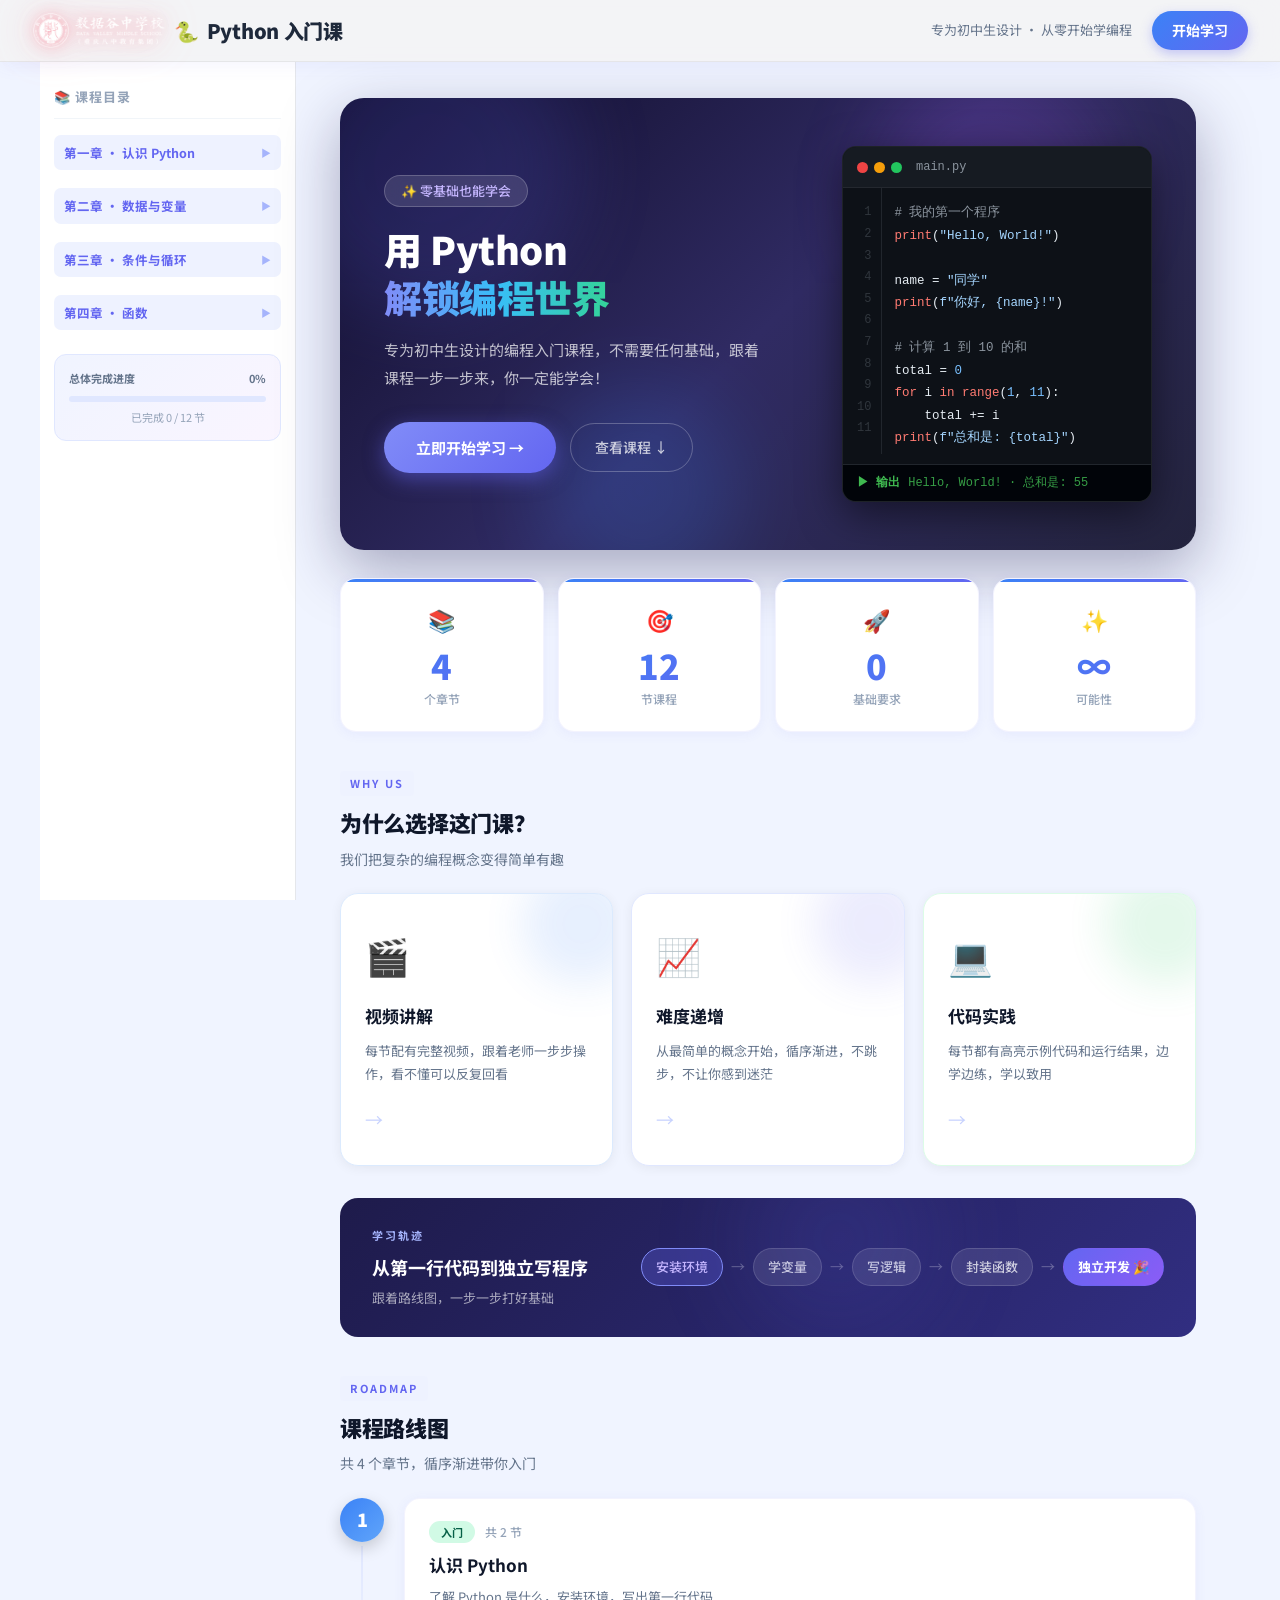
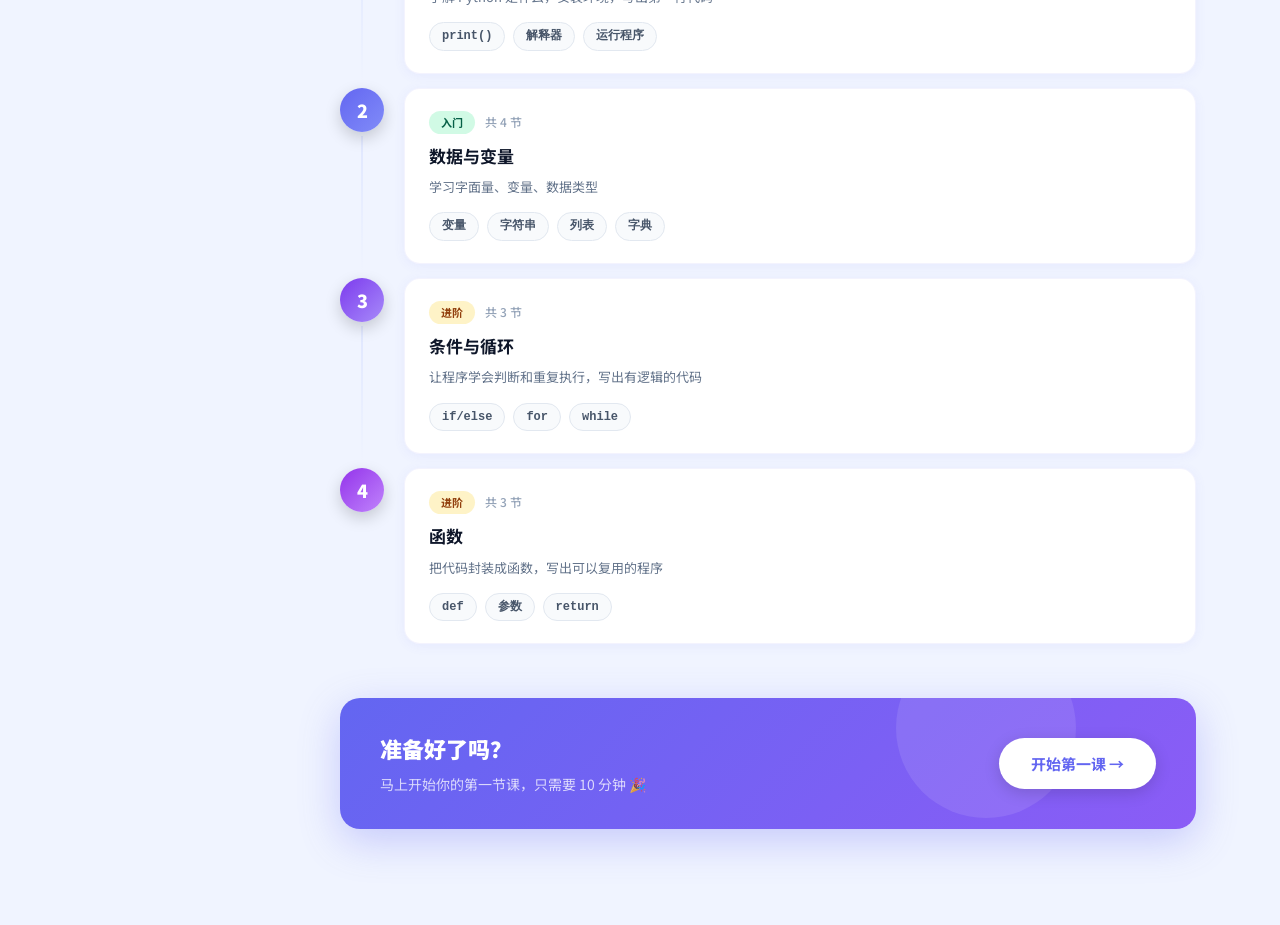
==== index.html @ ca8e51dc "Add files via upload" ====
<!DOCTYPE html>
<html lang="zh-CN">

<head>
    <meta charset="UTF-8">
    <meta name="viewport" content="width=device-width, initial-scale=1.0">
    <title>Python 零基础入门 - 初中生专属</title>
    <link rel="preconnect" href="https://fonts.googleapis.com">
    <link href="https://fonts.googleapis.com/css2?family=Noto+Sans+SC:wght@400;500;700;900&display=swap"
        rel="stylesheet">
    <link rel="stylesheet" href="css/style.css">
</head>

<body>

    <!-- 顶部导航栏 -->
    <header class="top-nav">
        <div class="nav-logo">
            <img src="images/logo.png" alt="Logo" class="nav-logo-img">
            <span class="logo-snake">🐍</span>
            <span>Python 入门课</span>
        </div>
        <div class="nav-right">
            <div class="nav-info">专为初中生设计 · 从零开始学编程</div>
            <a href="pages/chapter1.html" class="nav-cta">开始学习</a>
        </div>
    </header>

    <div class="container">

        <!-- 左侧目录 -->
        <aside class="sidebar"></aside>

        <!-- 右侧内容区 -->
        <main class="main-content">

            <!-- Hero 区域 -->
            <div class="hero-box animate-in">
                <!-- 背景装饰 -->
                <div class="hero-bg-circles">
                    <div class="bg-circle c1"></div>
                    <div class="bg-circle c2"></div>
                    <div class="bg-circle c3"></div>
                </div>

                <div class="hero-text">
                    <div class="hero-tag">✨ 零基础也能学会</div>
                    <h1>用 Python<br><span class="hero-highlight">解锁编程世界</span></h1>
                    <p>专为初中生设计的编程入门课程，不需要任何基础，跟着课程一步一步来，你一定能学会！</p>
                    <div class="hero-actions">
                        <a href="pages/chapter1.html" class="start-btn">立即开始学习 →</a>
                        <a href="#roadmap" class="outline-btn">查看课程 ↓</a>
                    </div>
                </div>

                <div class="hero-code">
    <div class="fake-code-header">
        <span class="dot red"></span>
        <span class="dot yellow"></span>
        <span class="dot green"></span>
        <span class="code-filename">main.py</span>
    </div>
    <div class="code-body">
        <div class="code-line-nums">
            <span>1</span><span>2</span><span>3</span>
            <span>4</span><span>5</span><span>6</span>
            <span>7</span><span>8</span><span>9</span>
            <span>10</span><span>11</span>
        </div>
        <pre class="fake-code"><span class="fc-comment"># 我的第一个程序</span>
<span class="fc-keyword">print</span>(<span class="fc-string">"Hello, World!"</span>)

name = <span class="fc-string">"同学"</span>
<span class="fc-keyword">print</span>(<span class="fc-string">f"你好, {name}!"</span>)

<span class="fc-comment"># 计算 1 到 10 的和</span>
total = <span class="fc-number">0</span>
<span class="fc-keyword">for</span> i <span class="fc-keyword">in</span> <span class="fc-keyword">range</span>(<span class="fc-number">1</span>, <span class="fc-number">11</span>):
    total += i
<span class="fc-keyword">print</span>(<span class="fc-string">f"总和是: {total}"</span>)</pre>
    </div>
    <div class="code-output">
        <span class="output-label">▶ 输出</span>
        <span class="output-text">Hello, World! · 总和是: 55</span>
    </div>
</div>
            </div>

            <!-- 统计数字 -->
            <div class="stats-row animate-in" style="animation-delay: 0.1s">
                <div class="stat-item">
                    <div class="stat-icon">📚</div>
                    <div class="stat-num" id="statChapters">-</div>
                    <div class="stat-label">个章节</div>
                </div>
                <div class="stat-item">
                    <div class="stat-icon">🎯</div>
                    <div class="stat-num" id="statLessons">-</div>
                    <div class="stat-label">节课程</div>
                </div>
                <div class="stat-item">
                    <div class="stat-icon">🚀</div>
                    <div class="stat-num">0</div>
                    <div class="stat-label">基础要求</div>
                </div>
                <div class="stat-item">
                    <div class="stat-icon">✨</div>
                    <div class="stat-num">∞</div>
                    <div class="stat-label">可能性</div>
                </div>
            </div>

            <!-- 课程特点卡片 -->
            <div class="section-header animate-in" style="animation-delay: 0.2s">
                <div class="section-tag">WHY US</div>
                <h2 class="section-title">为什么选择这门课？</h2>
                <p class="section-desc">我们把复杂的编程概念变得简单有趣</p>
            </div>

            <div class="card-grid animate-in" style="animation-delay: 0.25s">
                <div class="card card-blue">
                    <div class="card-glow"></div>
                    <div class="card-icon">🎬</div>
                    <h3>视频讲解</h3>
                    <p>每节配有完整视频，跟着老师一步步操作，看不懂可以反复回看</p>
                    <div class="card-arrow">→</div>
                </div>
                <div class="card card-purple">
                    <div class="card-glow"></div>
                    <div class="card-icon">📈</div>
                    <h3>难度递增</h3>
                    <p>从最简单的概念开始，循序渐进，不跳步，不让你感到迷茫</p>
                    <div class="card-arrow">→</div>
                </div>
                <div class="card card-green">
                    <div class="card-glow"></div>
                    <div class="card-icon">💻</div>
                    <h3>代码实践</h3>
                    <p>每节都有高亮示例代码和运行结果，边学边练，学以致用</p>
                    <div class="card-arrow">→</div>
                </div>
            </div>

            <!-- 学习轨迹横幅 -->
            <div class="journey-banner animate-in" style="animation-delay:0.28s">
                <div class="journey-text">
                    <div class="journey-tag">学习轨迹</div>
                    <h3>从第一行代码到独立写程序</h3>
                    <p>跟着路线图，一步一步打好基础</p>
                </div>
                <div class="journey-steps">
                    <div class="j-step active">安装环境</div>
                    <div class="j-arrow">→</div>
                    <div class="j-step">学变量</div>
                    <div class="j-arrow">→</div>
                    <div class="j-step">写逻辑</div>
                    <div class="j-arrow">→</div>
                    <div class="j-step">封装函数</div>
                    <div class="j-arrow">→</div>
                    <div class="j-step highlight">独立开发 🎉</div>
                </div>
            </div>

            <!-- 章节路线图 -->
            <div class="section-header animate-in" style="animation-delay: 0.3s" id="roadmap">
                <div class="section-tag">ROADMAP</div>
                <h2 class="section-title">课程路线图</h2>
                <p class="section-desc">共 4 个章节，循序渐进带你入门</p>
            </div>

            <div class="roadmap animate-in" style="animation-delay: 0.35s">

                <div class="roadmap-item">
                    <div class="roadmap-left">
                        <div class="roadmap-dot dot-blue">1</div>
                        <div class="roadmap-connector"></div>
                    </div>
                    <div class="roadmap-content">
                        <div class="roadmap-meta">
                            <span class="badge badge-beginner">入门</span>
                            <span class="roadmap-count" id="r-count-0"></span>
                        </div>
                        <h3>认识 Python</h3>
                        <p>了解 Python 是什么，安装环境，写出第一行代码</p>
                        <div class="roadmap-tags">
                            <span>print()</span><span>解释器</span><span>运行程序</span>
                        </div>
                    </div>
                </div>

                <div class="roadmap-item">
                    <div class="roadmap-left">
                        <div class="roadmap-dot dot-indigo">2</div>
                        <div class="roadmap-connector"></div>
                    </div>
                    <div class="roadmap-content">
                        <div class="roadmap-meta">
                            <span class="badge badge-beginner">入门</span>
                            <span class="roadmap-count" id="r-count-1"></span>
                        </div>
                        <h3>数据与变量</h3>
                        <p>学习字面量、变量、数据类型</p>
                        <div class="roadmap-tags">
                            <span>变量</span><span>字符串</span><span>列表</span><span>字典</span>
                        </div>
                    </div>
                </div>

                <div class="roadmap-item">
                    <div class="roadmap-left">
                        <div class="roadmap-dot dot-violet">3</div>
                        <div class="roadmap-connector"></div>
                    </div>
                    <div class="roadmap-content">
                        <div class="roadmap-meta">
                            <span class="badge badge-intermediate">进阶</span>
                            <span class="roadmap-count" id="r-count-2"></span>
                        </div>
                        <h3>条件与循环</h3>
                        <p>让程序学会判断和重复执行，写出有逻辑的代码</p>
                        <div class="roadmap-tags">
                            <span>if/else</span><span>for</span><span>while</span>
                        </div>
                    </div>
                </div>

                <div class="roadmap-item">
                    <div class="roadmap-left">
                        <div class="roadmap-dot dot-purple">4</div>
                    </div>
                    <div class="roadmap-content">
                        <div class="roadmap-meta">
                            <span class="badge badge-intermediate">进阶</span>
                            <span class="roadmap-count" id="r-count-3"></span>
                        </div>
                        <h3>函数</h3>
                        <p>把代码封装成函数，写出可以复用的程序</p>
                        <div class="roadmap-tags">
                            <span>def</span><span>参数</span><span>return</span>
                        </div>
                    </div>
                </div>

            </div>

            <!-- 底部 CTA -->
            <div class="cta-banner animate-in" style="animation-delay:0.4s">
                <div class="cta-left">
                    <h3>准备好了吗？</h3>
                    <p>马上开始你的第一节课，只需要 10 分钟 🎉</p>
                </div>
                <a href="pages/chapter1.html" class="cta-btn">开始第一课 →</a>
            </div>

        </main>
    </div>

    <script src="js/main.js"></script>
    <script>
        // 路线图节数自动填充
        document.addEventListener("DOMContentLoaded", () => {
            COURSE_CONFIG.chapters.forEach((ch, i) => {
                const el = document.getElementById(`r-count-${i}`);
                if (el) el.textContent = `共 ${ch.lessons.length} 节`;
            });
        });
    </script>
</body>

</html>
---- css/style.css ----
/* ===== 全局基础 ===== */
* {
    margin: 0;
    padding: 0;
    box-sizing: border-box;
}

:root {
    --blue:   #3b82f6;
    --indigo: #6366f1;
    --purple: #a855f7;
    --violet: #7c3aed;
    --green:  #22c55e;
    --nav-h:  62px;
}

body {
    font-family: "Noto Sans SC", "Microsoft YaHei", "PingFang SC", sans-serif;
    background: #f0f4ff;
    color: #1e293b;
    line-height: 1.7;
}

a { text-decoration: none; color: inherit; }

/* ===== 动画 ===== */
@keyframes fadeInUp {
    from { opacity: 0; transform: translateY(24px); }
    to   { opacity: 1; transform: translateY(0); }
}
@keyframes float {
    0%, 100% { transform: translateY(0px); }
    50%       { transform: translateY(-8px); }
}
@keyframes pulse-ring {
    0%   { box-shadow: 0 0 0 0 rgba(99,102,241,0.4); }
    70%  { box-shadow: 0 0 0 10px rgba(99,102,241,0); }
    100% { box-shadow: 0 0 0 0 rgba(99,102,241,0); }
}
@keyframes slideIn {
    from { opacity: 0; transform: translateX(-16px); }
    to   { opacity: 1; transform: translateX(0); }
}
@keyframes logo-glow {
    0%, 100% {
        filter: drop-shadow(0 0 6px rgba(251, 113, 133, 0.6))
                drop-shadow(0 0 16px rgba(251, 113, 133, 0.3));
    }
    50% {
        filter: drop-shadow(0 0 12px rgba(251, 113, 133, 0.9))
                drop-shadow(0 0 28px rgba(251, 113, 133, 0.5));
    }
}

.animate-in { animation: fadeInUp 0.55s cubic-bezier(.22,.68,0,1.2) both; }

/* ===== 顶部导航 ===== */
.top-nav {
    background: rgba(243, 244, 246, 0.92);
    backdrop-filter: blur(16px);
    -webkit-backdrop-filter: blur(16px);
    border-bottom: 1px solid rgba(0, 0, 0, 0.06);
    color: #1e293b;
    padding: 0 32px;
    height: var(--nav-h);
    display: flex;
    align-items: center;
    justify-content: space-between;
    position: sticky;
    top: 0;
    z-index: 100;
    box-shadow: 0 2px 20px rgba(99,102,241,0.08);
}
.nav-logo {
    font-size: 20px;
    font-weight: 900;
    display: flex;
    align-items: center;
    gap: 8px;
    color: #1e293b;
    letter-spacing: -0.3px;
}
.nav-logo-img {
    height: 36px;
    width: auto;
    border-radius: 6px;
    object-fit: contain;
    filter: drop-shadow(0 0 8px rgba(251, 113, 133, 0.7))
            drop-shadow(0 0 20px rgba(251, 113, 133, 0.4));
    animation: logo-glow 2.5s ease-in-out infinite;
}
.logo-snake {
    animation: float 3s ease-in-out infinite;
    display: inline-block;
}
.nav-right {
    display: flex;
    align-items: center;
    gap: 20px;
}
.nav-info {
    font-size: 13px;
    color: #64748b;
}
.nav-cta {
    background: linear-gradient(135deg, var(--blue), var(--indigo));
    color: white;
    padding: 8px 20px;
    border-radius: 50px;
    font-size: 14px;
    font-weight: 700;
    transition: transform 0.2s, box-shadow 0.2s;
    box-shadow: 0 4px 12px rgba(99,102,241,0.35);
}
.nav-cta:hover {
    transform: translateY(-1px);
    box-shadow: 0 6px 18px rgba(99,102,241,0.45);
}

/* ===== 主体布局 ===== */
.container {
    display: flex;
    max-width: 1200px;
    margin: 0 auto;
    min-height: calc(100vh - var(--nav-h));
}

/* ===== 左侧目录 ===== */
.sidebar {
    width: 256px;
    flex-shrink: 0;
    background: #ffffff;
    border-right: 1px solid #e5e7eb;
    padding: 24px 14px;
    position: sticky;
    top: var(--nav-h);
    height: calc(100vh - var(--nav-h));
    overflow-y: auto;
}
.sidebar::-webkit-scrollbar { width: 4px; }
.sidebar::-webkit-scrollbar-thumb { background: #e0e7ff; border-radius: 4px; }

.sidebar h3 {
    font-size: 13px;
    font-weight: 700;
    color: #94a3b8;
    text-transform: uppercase;
    letter-spacing: 1px;
    margin-bottom: 16px;
    padding-bottom: 10px;
    border-bottom: 1px solid #f1f5f9;
}
.chapter-group { margin-bottom: 14px; }

.chapter-title {
    font-size: 12.5px;
    font-weight: 700;
    color: var(--indigo);
    padding: 7px 10px;
    background: #eef2ff;
    border-radius: 7px;
    margin-bottom: 4px;
    cursor: pointer;
    display: flex;
    justify-content: space-between;
    align-items: center;
    user-select: none;
    transition: background 0.2s;
}
.chapter-title:hover { background: #e0e7ff; }
.arrow { font-size: 10px; color: #a5b4fc; }

.sidebar ul {
    list-style: none;
    padding-left: 6px;
    max-height: 400px;
    overflow: hidden;
    transition: max-height 0.3s ease, opacity 0.3s ease;
    opacity: 1;
}
.sidebar ul.collapsed { max-height: 0; opacity: 0; }

.sidebar ul li {
    display: flex;
    align-items: center;
    justify-content: space-between;
    margin: 2px 0;
}
.sidebar ul li a {
    flex: 1;
    display: block;
    padding: 6px 10px;
    font-size: 13px;
    color: #64748b;
    border-radius: 6px;
    transition: all 0.18s;
}
.sidebar ul li a:hover {
    background: #f0f4ff;
    color: var(--blue);
    padding-left: 14px;
}
.sidebar ul li a.active {
    background: #eef2ff;
    color: #4338ca;
    font-weight: 700;
    border-left: 3px solid var(--indigo);
}

.done-mark {
    color: var(--green);
    font-weight: 700;
    font-size: 12px;
    flex-shrink: 0;
    margin-left: 4px;
}

/* 侧边栏总进度 */
.sidebar-progress {
    margin-top: 20px;
    padding: 14px;
    background: linear-gradient(135deg, #f0f4ff, #faf5ff);
    border-radius: 12px;
    border: 1px solid #e0e7ff;
}
.sidebar-progress-label {
    display: flex;
    justify-content: space-between;
    font-size: 11px;
    font-weight: 700;
    color: #64748b;
    margin-bottom: 8px;
}
.sidebar-progress-bg {
    background: #e0e7ff;
    border-radius: 99px;
    height: 6px;
    margin-bottom: 6px;
}
.sidebar-progress-fill {
    background: linear-gradient(90deg, var(--blue), var(--indigo));
    height: 6px;
    border-radius: 99px;
    width: 0%;
    transition: width 0.7s cubic-bezier(.22,.68,0,1.2);
}
.sidebar-progress-count {
    font-size: 11px;
    color: #94a3b8;
    text-align: center;
}

/* ===== 右侧内容 ===== */
.main-content {
    flex: 1;
    padding: 36px 44px;
    min-width: 0;
}

/* ===========================
   HERO
=========================== */
.hero-box {
    position: relative;
    display: flex;
    gap: 28px;
    align-items: center;
    background: linear-gradient(135deg, #0f0c29, #302b63, #24243e);
    border-radius: 24px;
    padding: 48px 44px;
    margin-bottom: 28px;
    color: white;
    overflow: hidden;
    box-shadow: 0 20px 60px rgba(30,27,75,0.35);
}

/* 背景装饰圆 */
.hero-bg-circles { position: absolute; inset: 0; pointer-events: none; }
.bg-circle {
    position: absolute;
    border-radius: 50%;
    opacity: 0.18;
    filter: blur(40px);
}
.c1 { width: 300px; height: 300px; background: #6366f1; top: -80px; left: -60px; }
.c2 { width: 200px; height: 200px; background: #3b82f6; bottom: -40px; left: 200px; }
.c3 { width: 250px; height: 250px; background: #a855f7; top: -30px; right: 80px; }

.hero-text { flex: 1; position: relative; z-index: 1; }

.hero-tag {
    display: inline-block;
    background: rgba(255,255,255,0.12);
    border: 1px solid rgba(255,255,255,0.2);
    backdrop-filter: blur(8px);
    border-radius: 50px;
    padding: 4px 16px;
    font-size: 13px;
    color: #c4b5fd;
    margin-bottom: 18px;
    font-weight: 500;
}

.hero-text h1 {
    font-size: 38px;
    font-weight: 900;
    line-height: 1.25;
    margin-bottom: 16px;
    letter-spacing: -0.5px;
}
.hero-highlight {
    background: linear-gradient(90deg, #818cf8, #38bdf8, #34d399);
    -webkit-background-clip: text;
    -webkit-text-fill-color: transparent;
    background-clip: text;
}
.hero-text p {
    font-size: 15px;
    color: rgba(255,255,255,0.72);
    margin-bottom: 30px;
    line-height: 1.85;
    max-width: 380px;
}
.hero-actions { display: flex; gap: 14px; align-items: center; flex-wrap: wrap; }

.start-btn {
    display: inline-block;
    background: linear-gradient(135deg, #818cf8, #6366f1);
    color: white;
    padding: 13px 32px;
    border-radius: 50px;
    font-size: 15px;
    font-weight: 700;
    box-shadow: 0 6px 20px rgba(99,102,241,0.5);
    transition: transform 0.2s, box-shadow 0.2s;
    animation: pulse-ring 2.5s infinite;
}
.start-btn:hover {
    transform: translateY(-2px);
    box-shadow: 0 10px 28px rgba(99,102,241,0.65);
}

.outline-btn {
    display: inline-block;
    border: 1px solid rgba(255,255,255,0.25);
    color: rgba(255,255,255,0.75);
    padding: 12px 24px;
    border-radius: 50px;
    font-size: 14px;
    font-weight: 500;
    transition: all 0.2s;
}
.outline-btn:hover {
    background: rgba(255,255,255,0.1);
    color: white;
}

/* Hero 右侧代码框 */
.hero-code {
    width: 310px;
    flex-shrink: 0;
    background: #0d1117;
    border-radius: 14px;
    overflow: hidden;
    box-shadow: 0 12px 40px rgba(0,0,0,0.5);
    border: 1px solid rgba(255,255,255,0.07);
    position: relative;
    z-index: 1;

}
.fake-code-header {
    background: #161b22;
    padding: 10px 14px;
    display: flex;
    align-items: center;
    gap: 6px;
    border-bottom: 1px solid rgba(255,255,255,0.06);
}
.code-filename {
    margin-left: 8px;
    font-size: 12px;
    color: #8b949e;
    font-family: "Courier New", monospace;
}
.dot { width: 11px; height: 11px; border-radius: 50%; }
.dot.red    { background: #ef4444; }
.dot.yellow { background: #f59e0b; }
.dot.green  { background: #22c55e; }

/* 行号 + 代码并排 */
.hero-code {
    width: 310px;
    flex-shrink: 0;
    background: #0d1117;
    border-radius: 14px;
    overflow: hidden;
    box-shadow: 0 12px 40px rgba(0,0,0,0.5);
    border: 1px solid rgba(255,255,255,0.07);
    position: relative;
    z-index: 1;
    display: flex;
    flex-direction: column;
}

.code-body {
    display: flex;
    flex-direction: row;
    align-items: flex-start;
    overflow: hidden;
}
.code-line-nums {
    padding: 14px 0 14px 14px;
    display: flex;
    flex-direction: column;
    gap: 0;
    font-size: 12px;
    font-family: "Courier New", monospace;
    line-height: 1.8;
    color: #30363d;
    user-select: none;
    border-right: 1px solid #21262d;
    padding-right: 10px;
    text-align: right;
}

.fake-code {
    padding: 14px 14px 14px 12px;
    font-size: 12.5px;
    font-family: "Courier New", monospace;
    line-height: 1.8;
    color: #e6edf3;
    flex: 1;
    overflow: hidden;
}
.fc-comment { color: #8b949e; }
.fc-keyword { color: #ff7b72; }
.fc-string  { color: #a5d6ff; }
.fc-number  { color: #79c0ff; }

.code-output {
    background: #010409;
    border-top: 1px solid #21262d;
    padding: 8px 14px;
    font-size: 12px;
    font-family: "Courier New", monospace;
    display: flex;
    gap: 8px;
    align-items: center;
    color: #3fb950;
}
.output-label {
    color: #3fb950;
    font-weight: 700;
    flex-shrink: 0;
}
.output-text { color: #3fb950; opacity: 0.85; }

/* ===========================
   统计数字
=========================== */
.stats-row {
    display: grid;
    grid-template-columns: repeat(4, 1fr);
    gap: 14px;
    margin-bottom: 36px;
}
.stat-item {
    background: white;
    border-radius: 16px;
    padding: 22px 16px;
    text-align: center;
    box-shadow: 0 2px 12px rgba(99,102,241,0.07);
    transition: transform 0.22s, box-shadow 0.22s;
    border: 1px solid rgba(99,102,241,0.08);
    position: relative;
    overflow: hidden;
}
.stat-item::before {
    content: '';
    position: absolute;
    top: 0; left: 0; right: 0;
    height: 3px;
    background: linear-gradient(90deg, var(--blue), var(--indigo));
    border-radius: 3px 3px 0 0;
}
.stat-item:hover {
    transform: translateY(-4px);
    box-shadow: 0 10px 28px rgba(99,102,241,0.14);
}
.stat-icon { font-size: 22px; margin-bottom: 8px; }
.stat-num {
    font-size: 34px;
    font-weight: 900;
    background: linear-gradient(135deg, var(--blue), var(--indigo));
    -webkit-background-clip: text;
    -webkit-text-fill-color: transparent;
    background-clip: text;
    line-height: 1.1;
}
.stat-label { font-size: 12px; color: #94a3b8; margin-top: 5px; font-weight: 500; }

/* ===========================
   区块标题
=========================== */
.section-header {
    margin-bottom: 22px;
}
.section-tag {
    display: inline-block;
    font-size: 11px;
    font-weight: 700;
    letter-spacing: 2px;
    color: var(--indigo);
    background: #eef2ff;
    padding: 3px 10px;
    border-radius: 4px;
    margin-bottom: 8px;
}
.section-title {
    font-size: 22px;
    font-weight: 900;
    color: #0f172a;
    letter-spacing: -0.3px;
    margin-bottom: 6px;
}
.section-desc {
    font-size: 14px;
    color: #64748b;
}

/* ===========================
   特点卡片
=========================== */
.card-grid {
    display: grid;
    grid-template-columns: repeat(3, 1fr);
    gap: 18px;
    margin-bottom: 32px;
}
.card {
    background: white;
    border-radius: 18px;
    padding: 30px 24px;
    box-shadow: 0 2px 12px rgba(0,0,0,0.06);
    transition: transform 0.25s, box-shadow 0.25s;
    position: relative;
    overflow: hidden;
    border: 1px solid transparent;
}
.card-glow {
    position: absolute;
    width: 120px; height: 120px;
    border-radius: 50%;
    top: -30px; right: -30px;
    opacity: 0.12;
    filter: blur(20px);
    transition: opacity 0.3s;
}
.card:hover .card-glow { opacity: 0.25; }
.card-blue  { border-color: #dbeafe; }
.card-blue  .card-glow { background: #3b82f6; }
.card-purple { border-color: #e0e7ff; }
.card-purple .card-glow { background: #6366f1; }
.card-green  { border-color: #dcfce7; }
.card-green  .card-glow { background: #22c55e; }

.card:hover {
    transform: translateY(-6px);
    box-shadow: 0 16px 36px rgba(0,0,0,0.10);
}
.card-icon { font-size: 36px; margin-bottom: 16px; display: block; }
.card h3 { font-size: 17px; font-weight: 700; color: #0f172a; margin-bottom: 10px; }
.card p  { font-size: 13px; color: #64748b; line-height: 1.75; }
.card-arrow {
    margin-top: 18px;
    font-size: 18px;
    color: #c7d2fe;
    transition: color 0.2s, transform 0.2s;
    display: inline-block;
}
.card:hover .card-arrow { color: var(--indigo); transform: translateX(4px); }

/* ===========================
   学习轨迹横幅
=========================== */
.journey-banner {
    background: linear-gradient(135deg, #1e1b4b, #312e81);
    border-radius: 18px;
    padding: 28px 32px;
    margin-bottom: 36px;
    display: flex;
    align-items: center;
    justify-content: space-between;
    gap: 24px;
    color: white;
    overflow: hidden;
    position: relative;
}
.journey-banner::before {
    content: '';
    position: absolute;
    width: 200px; height: 200px;
    background: #6366f1;
    border-radius: 50%;
    opacity: 0.12;
    filter: blur(50px);
    top: -60px; right: 30%;
}
.journey-tag {
    font-size: 11px;
    font-weight: 700;
    letter-spacing: 2px;
    color: #a5b4fc;
    margin-bottom: 8px;
}
.journey-text h3 {
    font-size: 18px;
    font-weight: 700;
    margin-bottom: 4px;
}
.journey-text p { font-size: 13px; color: rgba(255,255,255,0.6); }

.journey-steps {
    display: flex;
    align-items: center;
    gap: 8px;
    flex-wrap: wrap;
    flex-shrink: 0;
}
.j-step {
    background: rgba(255,255,255,0.1);
    border: 1px solid rgba(255,255,255,0.15);
    color: rgba(255,255,255,0.75);
    padding: 7px 14px;
    border-radius: 50px;
    font-size: 13px;
    font-weight: 500;
}
.j-step.active {
    background: rgba(99,102,241,0.3);
    border-color: #818cf8;
    color: #c4b5fd;
}
.j-step.highlight {
    background: linear-gradient(135deg, #6366f1, #8b5cf6);
    border-color: transparent;
    color: white;
    font-weight: 700;
}
.j-arrow { color: rgba(255,255,255,0.3); font-size: 14px; }

/* ===========================
   路线图
=========================== */
.roadmap { margin-bottom: 40px; }

.roadmap-item {
    display: flex;
    gap: 0;
    align-items: stretch;
}
.roadmap-left {
    display: flex;
    flex-direction: column;
    align-items: center;
    margin-right: 20px;
    flex-shrink: 0;
}
.roadmap-dot {
    width: 44px; height: 44px;
    flex-shrink: 0;
    color: white;
    border-radius: 50%;
    display: flex;
    align-items: center;
    justify-content: center;
    font-size: 18px;
    font-weight: 900;
    box-shadow: 0 6px 16px rgba(0,0,0,0.18);
    z-index: 1;
}
.dot-blue   { background: linear-gradient(135deg, #3b82f6, #60a5fa); }
.dot-indigo { background: linear-gradient(135deg, #6366f1, #818cf8); }
.dot-violet { background: linear-gradient(135deg, #7c3aed, #a78bfa); }
.dot-purple { background: linear-gradient(135deg, #9333ea, #c084fc); }

.roadmap-connector {
    width: 2px;
    flex: 1;
    background: linear-gradient(to bottom, #e0e7ff, #f0f4ff);
    margin: 4px 0;
    min-height: 24px;
}

.roadmap-content {
    flex: 1;
    background: white;
    border-radius: 16px;
    padding: 22px 24px;
    margin-bottom: 14px;
    box-shadow: 0 2px 12px rgba(99,102,241,0.07);
    border: 1px solid rgba(99,102,241,0.08);
    transition: transform 0.2s, box-shadow 0.2s;
}
.roadmap-content:hover {
    transform: translateX(4px);
    box-shadow: 0 8px 24px rgba(99,102,241,0.12);
}
.roadmap-meta {
    display: flex;
    align-items: center;
    gap: 10px;
    margin-bottom: 8px;
}
.roadmap-count {
    font-size: 12px;
    color: #94a3b8;
    font-weight: 500;
}
.roadmap-content h3 {
    font-size: 17px;
    font-weight: 700;
    color: #0f172a;
    margin-bottom: 6px;
}
.roadmap-content p {
    font-size: 13px;
    color: #64748b;
    margin-bottom: 14px;
    line-height: 1.7;
}
.roadmap-tags {
    display: flex;
    gap: 8px;
    flex-wrap: wrap;
}
.roadmap-tags span {
    background: #f8fafc;
    border: 1px solid #e2e8f0;
    color: #475569;
    padding: 3px 12px;
    border-radius: 50px;
    font-size: 12px;
    font-family: "Courier New", monospace;
    font-weight: 600;
}

/* 难度徽章 */
.badge {
    display: inline-block;
    padding: 2px 12px;
    border-radius: 20px;
    font-size: 11px;
    font-weight: 700;
}
.badge-beginner     { background: #d1fae5; color: #065f46; }
.badge-intermediate { background: #fef3c7; color: #92400e; }

/* ===========================
   底部 CTA
=========================== */
.cta-banner {
    background: linear-gradient(135deg, #6366f1, #8b5cf6);
    border-radius: 20px;
    padding: 32px 40px;
    display: flex;
    align-items: center;
    justify-content: space-between;
    gap: 20px;
    margin-bottom: 60px;
    color: white;
    box-shadow: 0 12px 40px rgba(99,102,241,0.3);
    position: relative;
    overflow: hidden;
}
.cta-banner::before {
    content: '';
    position: absolute;
    width: 180px; height: 180px;
    background: rgba(255,255,255,0.1);
    border-radius: 50%;
    top: -60px; right: 120px;
}
.cta-left h3 {
    font-size: 22px;
    font-weight: 900;
    margin-bottom: 6px;
}
.cta-left p { font-size: 14px; color: rgba(255,255,255,0.75); }
.cta-btn {
    flex-shrink: 0;
    background: white;
    color: var(--indigo);
    padding: 13px 32px;
    border-radius: 50px;
    font-size: 15px;
    font-weight: 700;
    transition: transform 0.2s, box-shadow 0.2s;
    box-shadow: 0 4px 16px rgba(0,0,0,0.15);
    position: relative;
    z-index: 1;
}
.cta-btn:hover {
    transform: translateY(-2px);
    box-shadow: 0 8px 24px rgba(0,0,0,0.2);
}

/* ===========================
   完成按钮（章节页用）
=========================== */
.complete-btn-area {
    display: flex;
    justify-content: center;
    margin: 10px 0 24px;
}
#markCompleteBtn {
    padding: 10px 28px;
    background-color: #808080;
    color: white;
    border: none;
    border-radius: 5px;
    box-shadow: 2px 2px 5px rgba(0,0,0,0.3);
    cursor: pointer;
    font-size: 16px;
    transition: background-color 0.2s;
}
#markCompleteBtn:hover     { background-color: #4CAF50; }
#markCompleteBtn.done      { background-color: #4CAF50; }
#markCompleteBtn.done:hover { background-color: #e53e3e; }

/* ===========================
   手机端
=========================== */
.menu-toggle {
    display: none;
    background: none;
    border: none;
    color: #1e293b;
    font-size: 22px;
    cursor: pointer;
    margin-right: 10px;
}

@media (max-width: 900px) {
    .hero-text h1 { font-size: 28px; }
    .hero-code { width: 260px; }
}

@media (max-width: 768px) {
    .menu-toggle { display: inline-block; }
    .nav-info    { display: none; }
    .hero-code   { display: none; }
    .stats-row   { grid-template-columns: repeat(2, 1fr); }
    .card-grid   { grid-template-columns: 1fr; }
    .journey-banner { flex-direction: column; }
    .journey-steps  { justify-content: center; }
    .cta-banner     { flex-direction: column; text-align: center; }
    .sidebar {
        position: fixed;
        left: -280px;
        top: var(--nav-h);
        height: calc(100vh - var(--nav-h));
        z-index: 200;
        transition: left 0.3s ease;
        box-shadow: 4px 0 16px rgba(0,0,0,0.12);
    }
    .sidebar.sidebar-open { left: 0; }
    .main-content { padding: 24px 18px; }
}
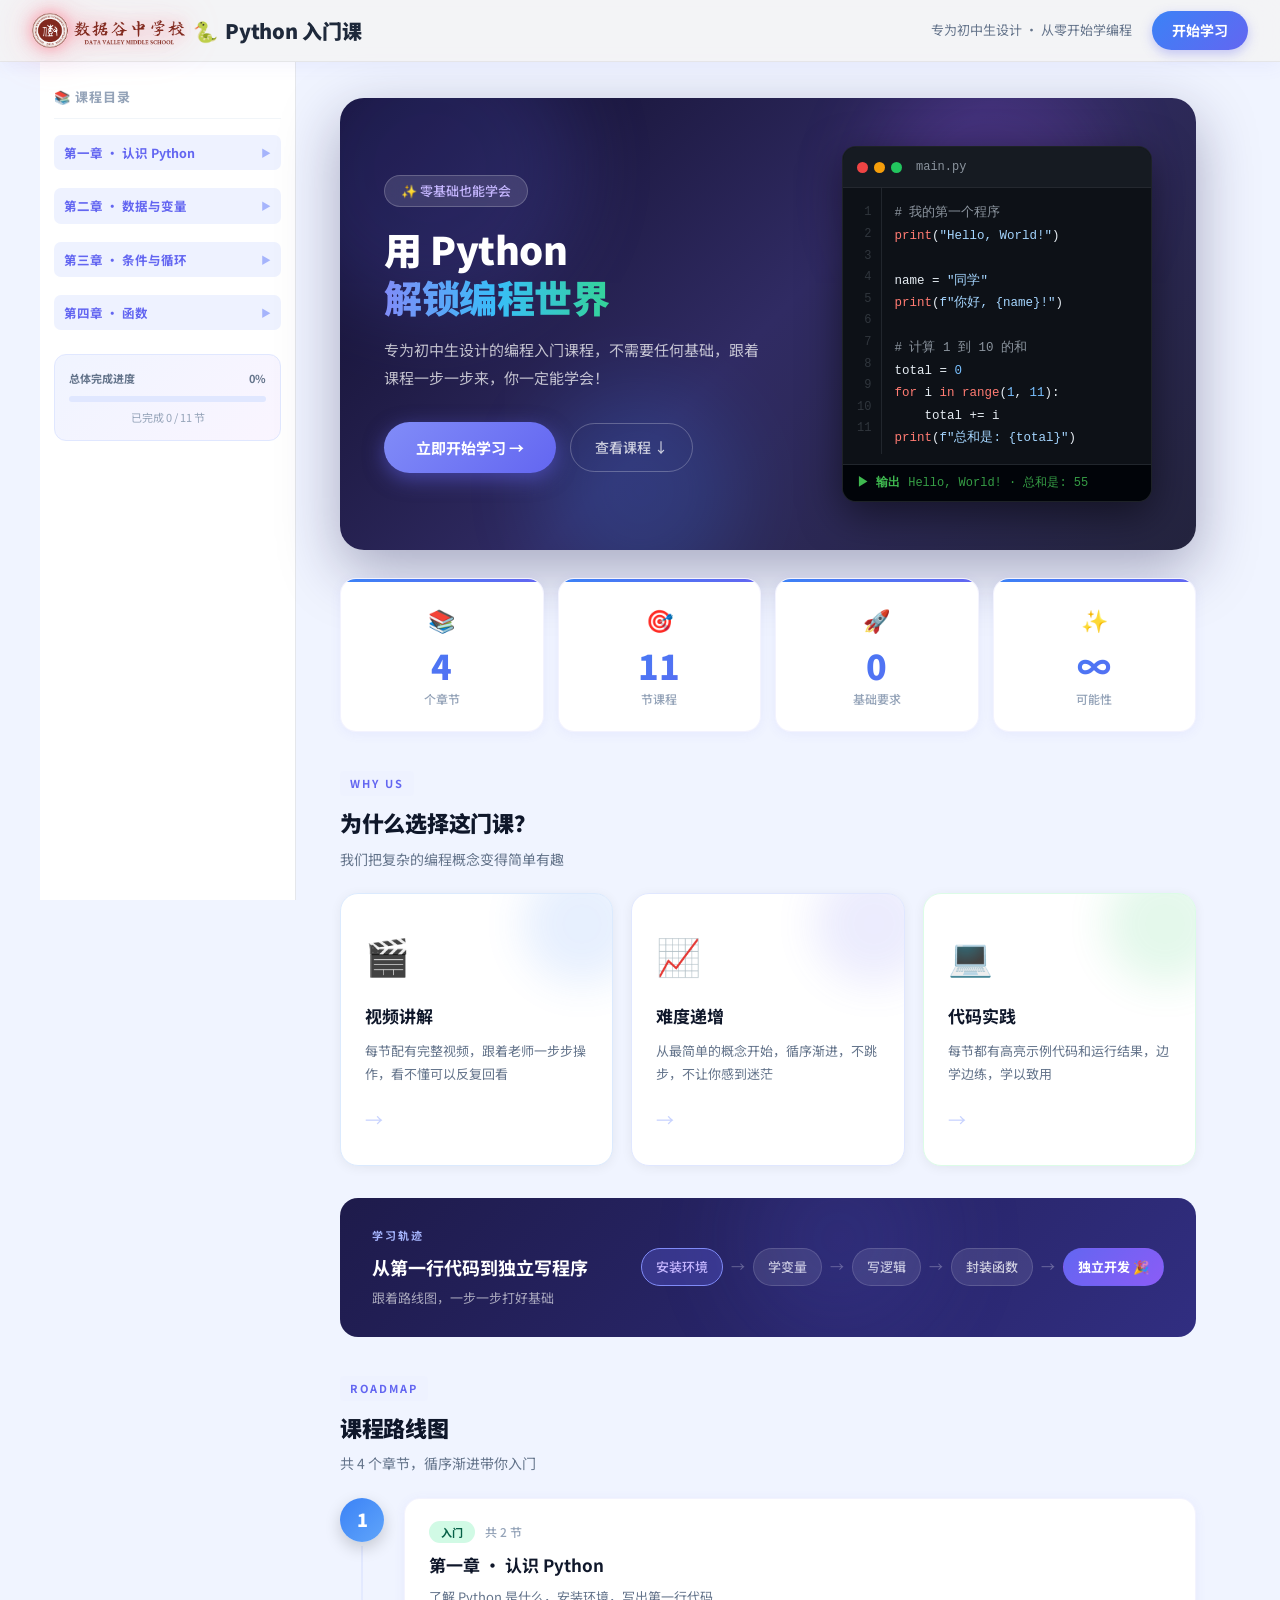
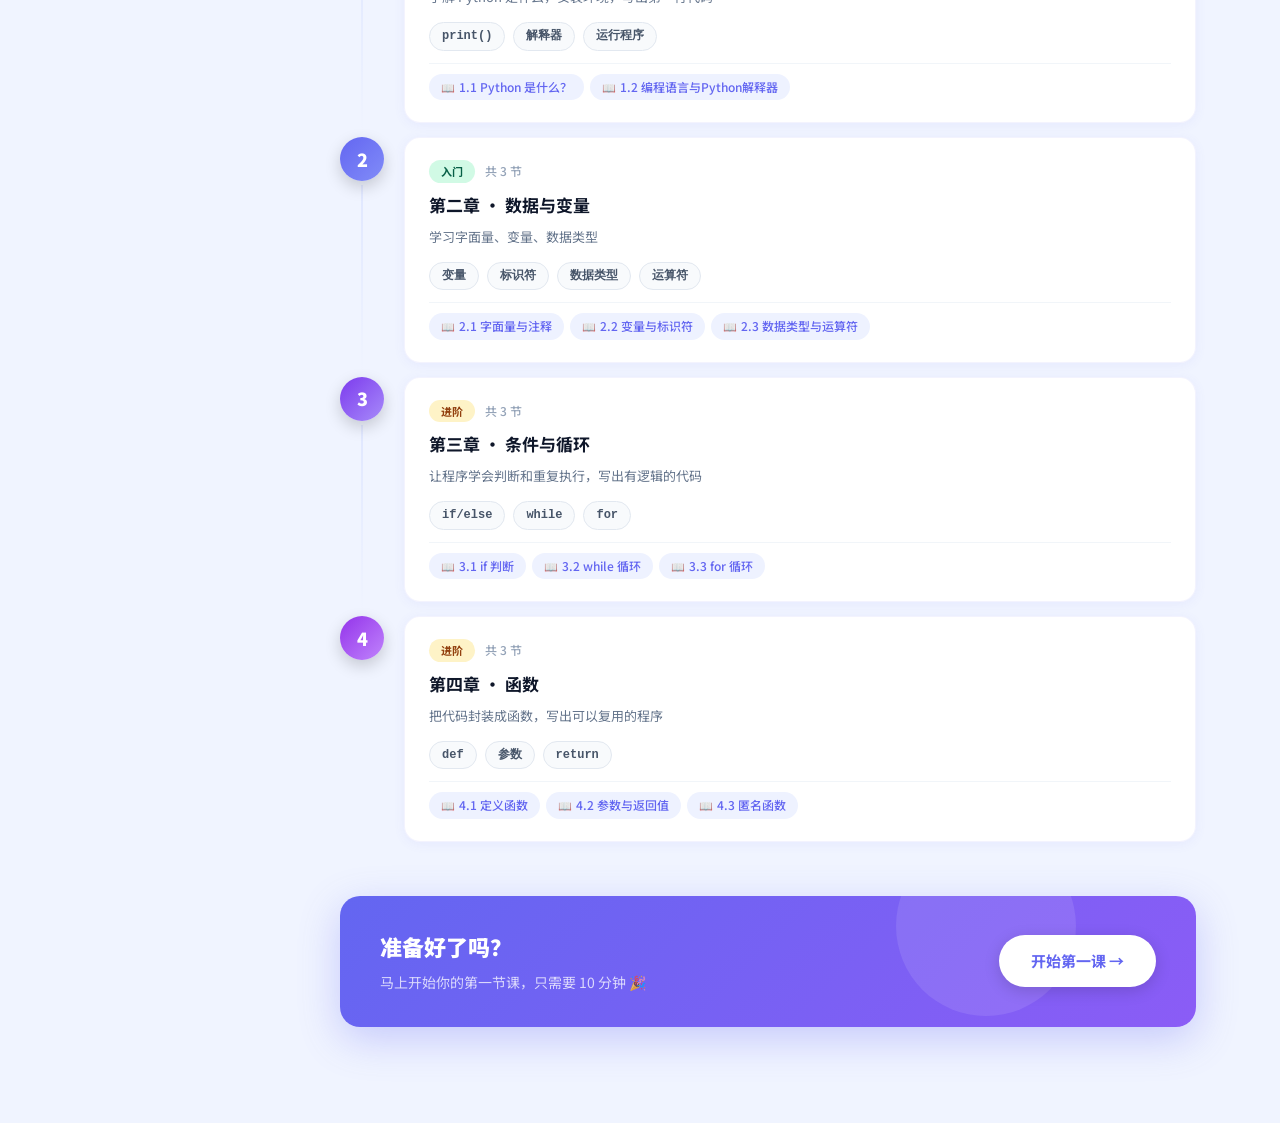
==== commit 232e5c75: "修改视频链接&优化首页 -点击视频直接跳转到对应分集 -首页课程路线图符合实际已有页面内容" ====
--- a/index.html
+++ b/index.html
@@ -165,83 +165,10 @@
             <div class="section-header animate-in" style="animation-delay: 0.3s" id="roadmap">
                 <div class="section-tag">ROADMAP</div>
                 <h2 class="section-title">课程路线图</h2>
-                <p class="section-desc">共 4 个章节，循序渐进带你入门</p>
-            </div>
-
-            <div class="roadmap animate-in" style="animation-delay: 0.35s">
-
-                <div class="roadmap-item">
-                    <div class="roadmap-left">
-                        <div class="roadmap-dot dot-blue">1</div>
-                        <div class="roadmap-connector"></div>
-                    </div>
-                    <div class="roadmap-content">
-                        <div class="roadmap-meta">
-                            <span class="badge badge-beginner">入门</span>
-                            <span class="roadmap-count" id="r-count-0"></span>
-                        </div>
-                        <h3>认识 Python</h3>
-                        <p>了解 Python 是什么，安装环境，写出第一行代码</p>
-                        <div class="roadmap-tags">
-                            <span>print()</span><span>解释器</span><span>运行程序</span>
-                        </div>
-                    </div>
-                </div>
-
-                <div class="roadmap-item">
-                    <div class="roadmap-left">
-                        <div class="roadmap-dot dot-indigo">2</div>
-                        <div class="roadmap-connector"></div>
-                    </div>
-                    <div class="roadmap-content">
-                        <div class="roadmap-meta">
-                            <span class="badge badge-beginner">入门</span>
-                            <span class="roadmap-count" id="r-count-1"></span>
-                        </div>
-                        <h3>数据与变量</h3>
-                        <p>学习字面量、变量、数据类型</p>
-                        <div class="roadmap-tags">
-                            <span>变量</span><span>字符串</span><span>列表</span><span>字典</span>
-                        </div>
-                    </div>
-                </div>
-
-                <div class="roadmap-item">
-                    <div class="roadmap-left">
-                        <div class="roadmap-dot dot-violet">3</div>
-                        <div class="roadmap-connector"></div>
-                    </div>
-                    <div class="roadmap-content">
-                        <div class="roadmap-meta">
-                            <span class="badge badge-intermediate">进阶</span>
-                            <span class="roadmap-count" id="r-count-2"></span>
-                        </div>
-                        <h3>条件与循环</h3>
-                        <p>让程序学会判断和重复执行，写出有逻辑的代码</p>
-                        <div class="roadmap-tags">
-                            <span>if/else</span><span>for</span><span>while</span>
-                        </div>
-                    </div>
-                </div>
-
-                <div class="roadmap-item">
-                    <div class="roadmap-left">
-                        <div class="roadmap-dot dot-purple">4</div>
-                    </div>
-                    <div class="roadmap-content">
-                        <div class="roadmap-meta">
-                            <span class="badge badge-intermediate">进阶</span>
-                            <span class="roadmap-count" id="r-count-3"></span>
-                        </div>
-                        <h3>函数</h3>
-                        <p>把代码封装成函数，写出可以复用的程序</p>
-                        <div class="roadmap-tags">
-                            <span>def</span><span>参数</span><span>return</span>
-                        </div>
-                    </div>
-                </div>
-
-            </div>
+                <p class="section-desc" id="roadmapDesc"></p>
+            </div>
+
+            <div class="roadmap animate-in" style="animation-delay: 0.35s" id="roadmapContainer"></div>
 
             <!-- 底部 CTA -->
             <div class="cta-banner animate-in" style="animation-delay:0.4s">
@@ -257,13 +184,72 @@
 
     <script src="js/main.js"></script>
     <script>
-        // 路线图节数自动填充
-        document.addEventListener("DOMContentLoaded", () => {
-            COURSE_CONFIG.chapters.forEach((ch, i) => {
-                const el = document.getElementById(`r-count-${i}`);
-                if (el) el.textContent = `共 ${ch.lessons.length} 节`;
+        // ===================================================
+        // 路线图补充元数据（描述、标签、难度等级）
+        // ===================================================
+        const ROADMAP_META = [
+            { badge: 'badge-beginner', badgeText: '入门',      desc: '了解 Python 是什么，安装环境，写出第一行代码',                        tags: ['print()', '解释器', '运行程序'] },
+            { badge: 'badge-beginner', badgeText: '入门',      desc: '学习字面量、变量、数据类型',                                           tags: ['变量', '标识符', '数据类型', '运算符'] },
+            { badge: 'badge-intermediate', badgeText: '进阶',   desc: '让程序学会判断和重复执行，写出有逻辑的代码',                          tags: ['if/else', 'while', 'for'] },
+            { badge: 'badge-intermediate', badgeText: '进阶',   desc: '把代码封装成函数，写出可以复用的程序',                                tags: ['def', '参数', 'return'] },
+        ];
+
+        const ROADMAP_COLORS = ['blue', 'indigo', 'violet', 'purple'];
+
+        // ===================================================
+        // 渲染课程路线图
+        // ===================================================
+        function renderRoadmap() {
+            const container = document.getElementById('roadmapContainer');
+            const descEl = document.getElementById('roadmapDesc');
+            if (!container) return;
+
+            const totalChapters = COURSE_CONFIG.chapters.length;
+            if (descEl) descEl.textContent = `共 ${totalChapters} 个章节，循序渐进带你入门`;
+
+            container.innerHTML = '';
+
+            COURSE_CONFIG.chapters.forEach((chapter, idx) => {
+                const meta = ROADMAP_META[idx] || {};
+                const color = ROADMAP_COLORS[idx % ROADMAP_COLORS.length];
+                const isLast = idx === totalChapters - 1;
+
+                // 构建标签 HTML
+                const tagsHtml = (meta.tags || [])
+                    .map(t => `<span>${t}</span>`)
+                    .join('');
+
+                // 组装课时列表
+                const lessonsHtml = chapter.lessons
+                    .map(lesson => `<a href="pages/${lesson.file}" class="roadmap-lesson">${lesson.title}</a>`)
+                    .join('');
+
+                const item = document.createElement('div');
+                item.className = 'roadmap-item';
+                item.innerHTML = `
+                    <div class="roadmap-left">
+                        <div class="roadmap-dot dot-${color}">${idx + 1}</div>
+                        ${isLast ? '' : '<div class="roadmap-connector"></div>'}
+                    </div>
+                    <div class="roadmap-content">
+                        <div class="roadmap-meta">
+                            <span class="badge ${meta.badge || 'badge-beginner'}">${meta.badgeText || '入门'}</span>
+                            <span class="roadmap-count">共 ${chapter.lessons.length} 节</span>
+                        </div>
+                        <h3>${chapter.title}</h3>
+                        <p>${meta.desc || ''}</p>
+                        <div class="roadmap-tags">${tagsHtml}</div>
+                        <div class="roadmap-lessons">${lessonsHtml}</div>
+                    </div>
+                `;
+                container.appendChild(item);
             });
-        });
+        }
+
+        // ===================================================
+        // 页面加载后执行
+        // ===================================================
+        document.addEventListener("DOMContentLoaded", renderRoadmap);
     </script>
 </body>
 
--- a/css/style.css
+++ b/css/style.css
@@ -743,6 +743,37 @@
     font-size: 12px;
     font-family: "Courier New", monospace;
     font-weight: 600;
+}
+
+/* 路线图内课时链接列表 */
+.roadmap-lessons {
+    display: flex;
+    flex-wrap: wrap;
+    gap: 6px;
+    margin-top: 12px;
+    padding-top: 10px;
+    border-top: 1px solid #f1f5f9;
+}
+.roadmap-lesson {
+    display: inline-flex;
+    align-items: center;
+    gap: 4px;
+    font-size: 12px;
+    font-weight: 500;
+    color: #6366f1;
+    background: #eef2ff;
+    padding: 3px 12px;
+    border-radius: 50px;
+    text-decoration: none;
+    transition: background 0.2s, color 0.2s;
+}
+.roadmap-lesson:hover {
+    background: #6366f1;
+    color: #fff;
+}
+.roadmap-lesson::before {
+    content: '📖';
+    font-size: 11px;
 }
 
 /* 难度徽章 */
